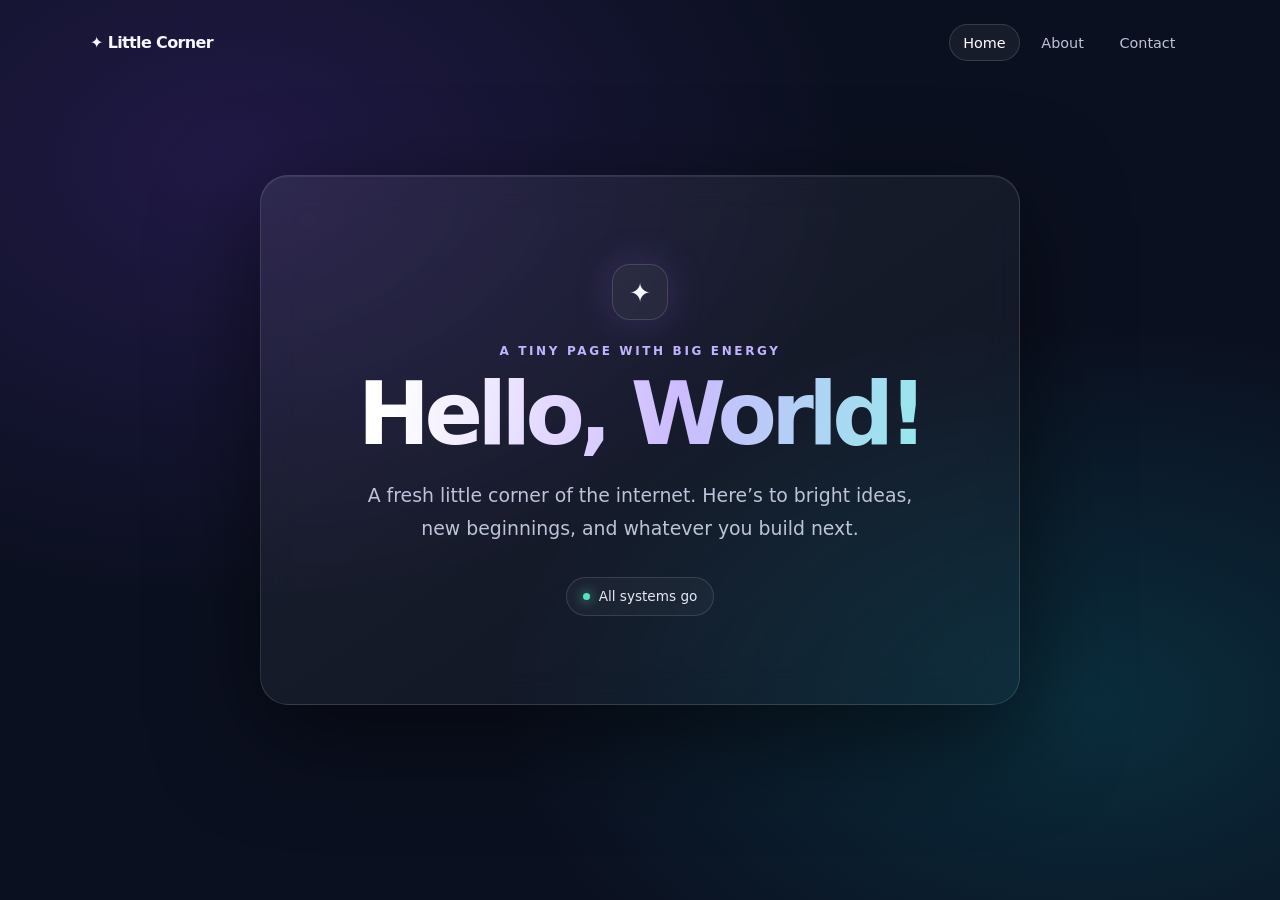
==== index.html @ 49f6656f "index file name change" ====
<!doctype html>
<html lang="en">
<head>
  <meta charset="utf-8">
  <meta name="viewport" content="width=device-width, initial-scale=1">
  <meta name="theme-color" content="#0b1020">
  <meta name="description" content="A little hello, made to brighten your day.">
  <title>Hello, World!</title>
  <link rel="stylesheet" href="site.css">
</head>
<body>
  <header class="site-header">
    <a class="brand" href="index.html">✦ Little Corner</a>
    <nav aria-label="Main navigation">
      <a href="index.html" aria-current="page">Home</a>
      <a href="about.html">About</a>
      <a href="contact.html">Contact</a>
    </nav>
  </header>
  <main>
    <div class="sparkle" aria-hidden="true">✦</div>
    <p class="eyebrow">A tiny page with big energy</p>
    <h1>Hello, World!</h1>
    <p class="message">A fresh little corner of the internet. Here’s to bright ideas, new beginnings, and whatever you build next.</p>
    <div class="pill"><span class="dot" aria-hidden="true"></span> All systems go</div>
  </main>
</body>
</html>
---- site.css ----
:root {
  color-scheme: dark;
  font-family: Inter, ui-sans-serif, system-ui, -apple-system, BlinkMacSystemFont, "Segoe UI", sans-serif;
  background: #0b1020;
  color: #f7f7ff;
  font-synthesis: none;
  text-rendering: optimizeLegibility;
}
* { box-sizing: border-box; }
body {
  min-height: 100svh;
  margin: 0;
  background: radial-gradient(ellipse at 18% 18%, #4d2c9355, transparent 42%), radial-gradient(ellipse at 85% 78%, #087e8b44, transparent 38%), #0b1020;
}
body::before, body::after {
  content: ""; position: fixed; z-index: -1; width: 24rem; aspect-ratio: 1; border-radius: 50%;
  filter: blur(100px); opacity: .2; pointer-events: none; animation: drift 12s ease-in-out infinite alternate;
}
body::before { background: #9b5cff; top: -10rem; left: -7rem; }
body::after { background: #19d3c5; right: -10rem; bottom: -11rem; animation-delay: -6s; }
.site-header { width: min(1100px, 90vw); margin: 0 auto; padding: 1.5rem 0; display: flex; justify-content: space-between; align-items: center; gap: 1rem; }
.brand { color: #f7f7ff; text-decoration: none; font-weight: 750; letter-spacing: -.04em; }
nav { display: flex; gap: .4rem; flex-wrap: wrap; }
nav a { color: #bdc3d8; text-decoration: none; padding: .6rem .85rem; border: 1px solid transparent; border-radius: 999px; font-size: .9rem; transition: .2s ease; }
nav a:hover, nav a[aria-current="page"] { color: #fff; border-color: #ffffff24; background: #ffffff0d; }
main {
  width: min(90vw, 760px); margin: clamp(3rem, 10vh, 7rem) auto; padding: clamp(2.5rem, 8vw, 5.5rem) 1.5rem;
  text-align: center; border: 1px solid #ffffff20; border-radius: 28px;
  background: linear-gradient(145deg, #ffffff12, #ffffff05); box-shadow: 0 30px 100px #0008, inset 0 1px #ffffff16;
  backdrop-filter: blur(18px); animation: arrive .9s cubic-bezier(.2,.8,.2,1) both;
}
main.wide { max-width: 860px; }
.sparkle { display: inline-grid; width: 3.5rem; aspect-ratio: 1; place-items: center; margin-bottom: 1.5rem; border: 1px solid #ffffff24; border-radius: 18px; background: #ffffff0d; font-size: 1.65rem; box-shadow: 0 0 40px #a56eff32; }
.eyebrow { margin: 0 0 .8rem; color: #c0b3ff; font-size: .75rem; font-weight: 700; letter-spacing: .22em; text-transform: uppercase; }
h1 { margin: 0; font-size: clamp(3rem, 10vw, 5.4rem); line-height: 1; letter-spacing: -.065em; background: linear-gradient(100deg, #fff 15%, #cdbbff 55%, #86f5e6); -webkit-background-clip: text; background-clip: text; color: transparent; }
.message { max-width: 36rem; margin: 1.35rem auto 0; color: #bdc3d8; font-size: clamp(1rem, 2.6vw, 1.18rem); line-height: 1.75; }
.pill { display: inline-flex; align-items: center; gap: .55rem; margin-top: 2rem; padding: .65rem 1rem; border: 1px solid #ffffff20; border-radius: 999px; color: #e7e8f4; background: #ffffff09; font-size: .85rem; }
.dot { width: .45rem; height: .45rem; border-radius: 50%; background: #57e3bd; box-shadow: 0 0 12px #57e3bd; }
.contact-link { display: inline-block; margin-top: 1.5rem; padding: .85rem 1.2rem; border-radius: 999px; color: #0b1020; background: linear-gradient(100deg, #cdbbff, #86f5e6); text-decoration: none; font-weight: 700; transition: transform .2s ease, box-shadow .2s ease; }
.contact-link:hover { transform: translateY(-2px); box-shadow: 0 8px 28px #86f5e655; }
@keyframes arrive { from { opacity: 0; transform: translateY(18px) scale(.98); } to { opacity: 1; transform: none; } }
@keyframes drift { to { transform: translate(35px, 24px) scale(1.12); } }
@media (max-width: 520px) { .site-header { align-items: flex-start; flex-direction: column; } main { margin-top: 2rem; } }
@media (prefers-reduced-motion: reduce) { *, *::before, *::after { animation-duration: .01ms !important; animation-iteration-count: 1 !important; scroll-behavior: auto !important; transition-duration: .01ms !important; } }
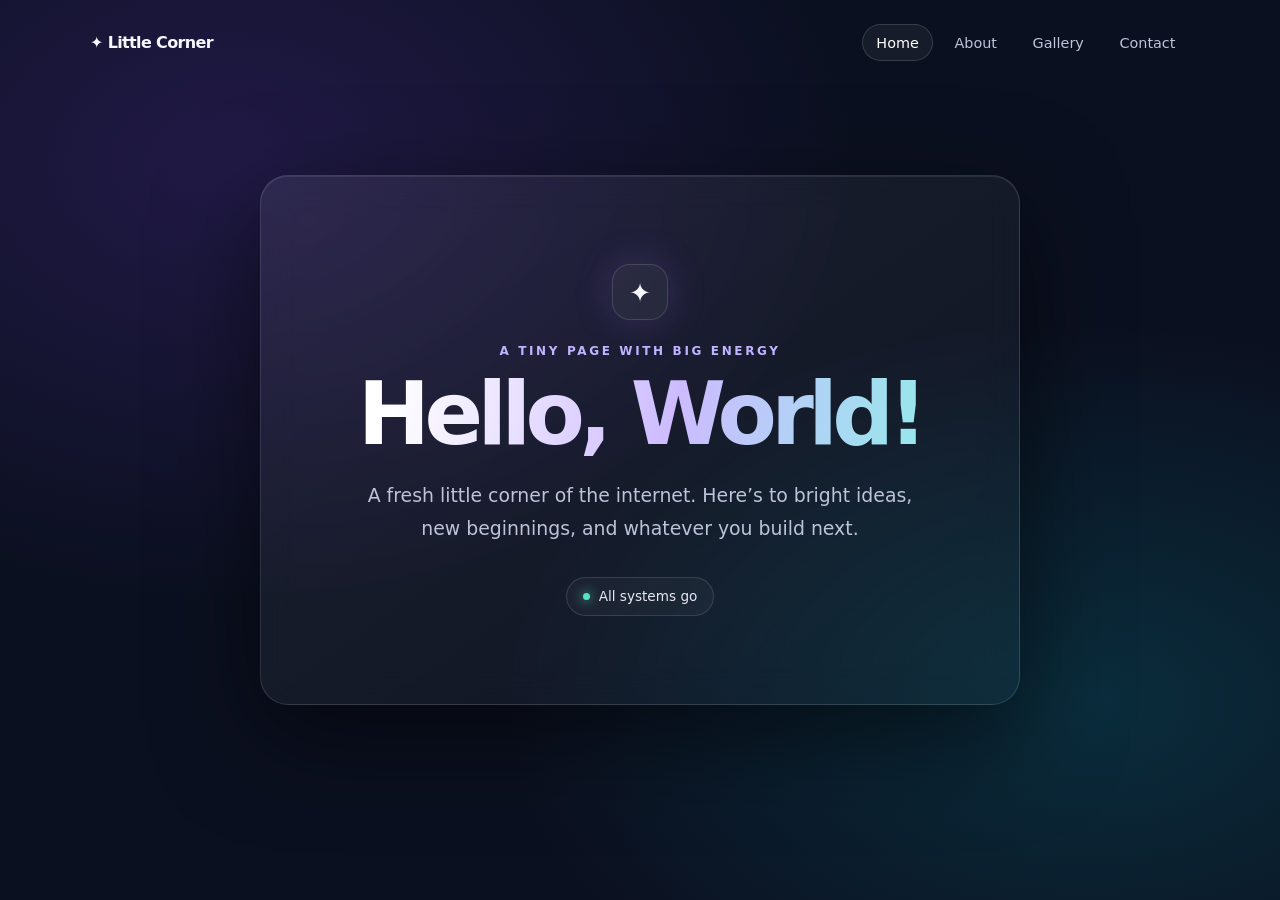
==== commit 22de2534: "gallery page crated" ====
--- a/index.html
+++ b/index.html
@@ -14,6 +14,7 @@
     <nav aria-label="Main navigation">
       <a href="index.html" aria-current="page">Home</a>
       <a href="about.html">About</a>
+      <a href="gallery.html">Gallery</a>
       <a href="contact.html">Contact</a>
     </nav>
   </header>
@@ -27,3 +28,4 @@
 </body>
 </html>
 
+
--- a/site.css
+++ b/site.css
@@ -42,3 +42,20 @@
 @keyframes drift { to { transform: translate(35px, 24px) scale(1.12); } }
 @media (max-width: 520px) { .site-header { align-items: flex-start; flex-direction: column; } main { margin-top: 2rem; } }
 @media (prefers-reduced-motion: reduce) { *, *::before, *::after { animation-duration: .01ms !important; animation-iteration-count: 1 !important; scroll-behavior: auto !important; transition-duration: .01ms !important; } }
+.gallery-grid { display: grid; grid-template-columns: repeat(3, minmax(0, 1fr)); gap: 1rem; margin-top: 2.25rem; text-align: left; }
+.gallery-card { overflow: hidden; border: 1px solid #ffffff20; border-radius: 18px; background: #ffffff09; }
+.art { position: relative; min-height: 190px; overflow: hidden; isolation: isolate; }
+.art::before, .art::after { content: ""; position: absolute; border-radius: 50%; filter: blur(1px); }
+.art-one { background: linear-gradient(145deg, #332264, #bc73ad 55%, #f3bc94); }
+.art-one::before { width: 140px; height: 140px; right: 12%; top: 18%; background: #ffdb9c; box-shadow: 0 0 45px #ffcf91; }
+.art-one::after { width: 260px; height: 130px; left: -8%; bottom: -20%; background: #3c2b76; }
+.art-two { background: linear-gradient(155deg, #102944, #148c91 52%, #a7e4ca); }
+.art-two::before { width: 180px; height: 180px; left: 20%; top: 25%; background: #b8f4df88; border: 1px solid #ffffff66; }
+.art-two::after { width: 230px; height: 70px; right: -10%; bottom: -8%; background: #154463; transform: rotate(-18deg); }
+.art-three { background: linear-gradient(145deg, #38234f, #d66e86 58%, #ffc084); }
+.art-three::before { width: 130px; height: 130px; left: 12%; top: 23%; background: #ffd594; }
+.art-three::after { width: 95px; height: 95px; right: 13%; top: 34%; background: #9955aa; box-shadow: 0 0 35px #9955aa88; }
+.gallery-caption { padding: 1rem 1rem 1.1rem; }
+.gallery-caption h2 { margin: 0; font-size: 1rem; letter-spacing: -.02em; }
+.gallery-caption p { margin: .35rem 0 0; color: #aeb7d0; font-size: .88rem; line-height: 1.5; }
+@media (max-width: 680px) { .gallery-grid { grid-template-columns: 1fr; } .art { min-height: 220px; } }
